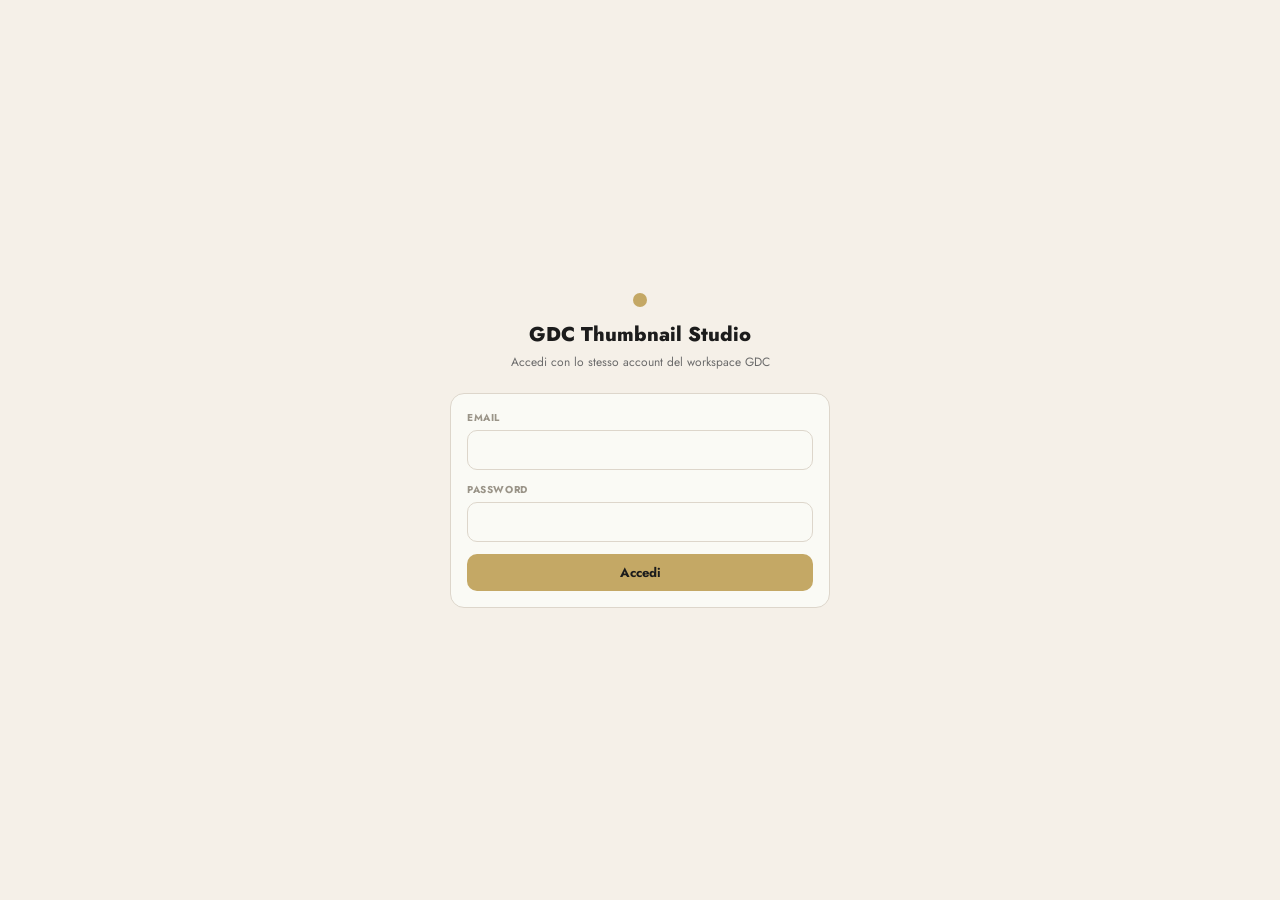
==== index.html @ e4d38c2a "Add GDC Thumbnail Studio: workflow tool for automated YouTube thumbnails Client management (channel," ====
<!DOCTYPE html>
<html lang="it">
<head>
<meta charset="UTF-8">
<meta http-equiv="refresh" content="0; url=clients.html">
<title>GDC Thumbnail Studio</title>
<script>window.location.replace('clients.html');</script>
</head>
<body></body>
</html>
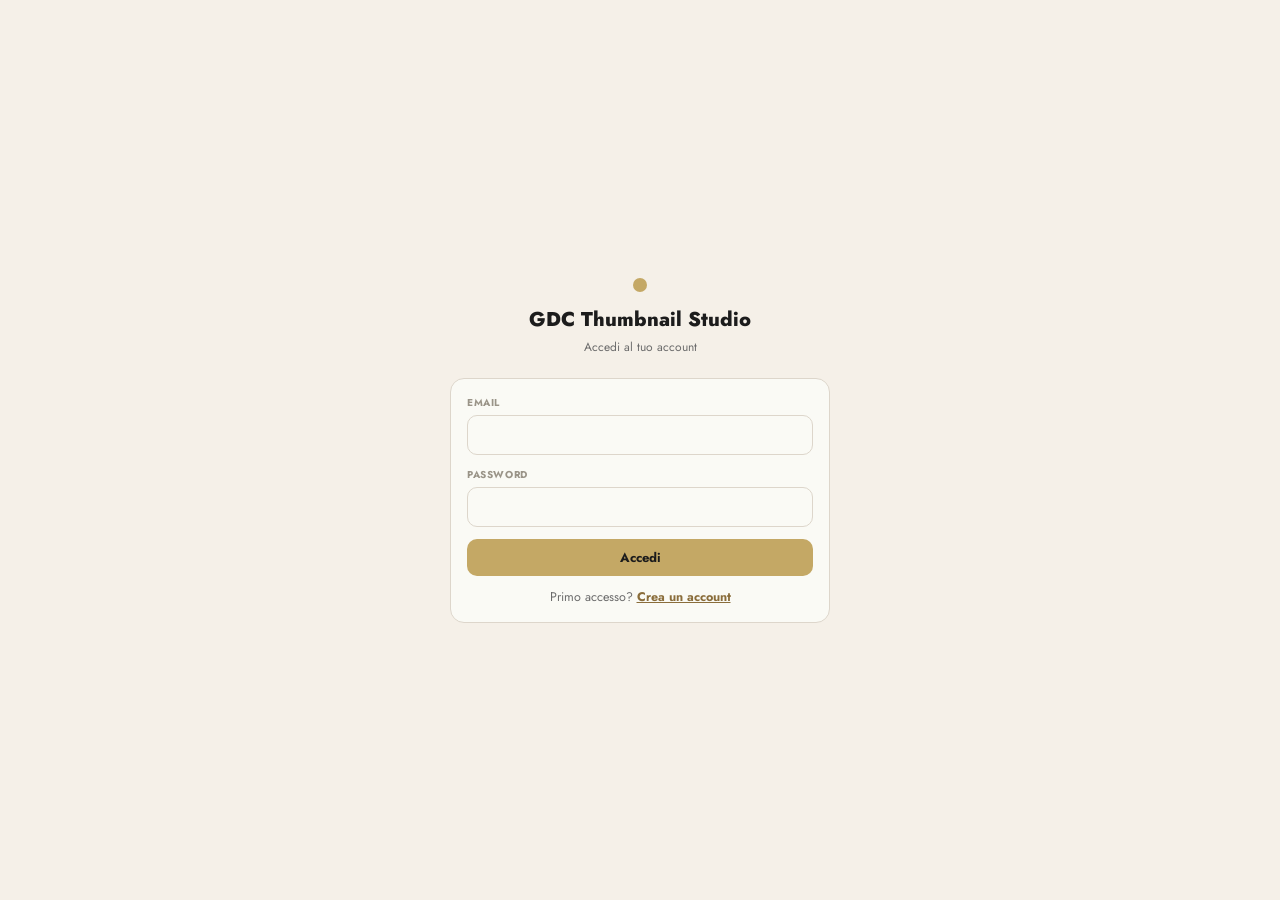
==== commit 0b242dbb: "Rework as a client-facing app: onboarding, vertical stepper, profile+kit, Master panel - New onboard" ====
--- a/index.html
+++ b/index.html
@@ -2,9 +2,9 @@
 <html lang="it">
 <head>
 <meta charset="UTF-8">
-<meta http-equiv="refresh" content="0; url=clients.html">
+<meta http-equiv="refresh" content="0; url=onboarding.html">
 <title>GDC Thumbnail Studio</title>
-<script>window.location.replace('clients.html');</script>
+<script>window.location.replace('onboarding.html');</script>
 </head>
 <body></body>
 </html>
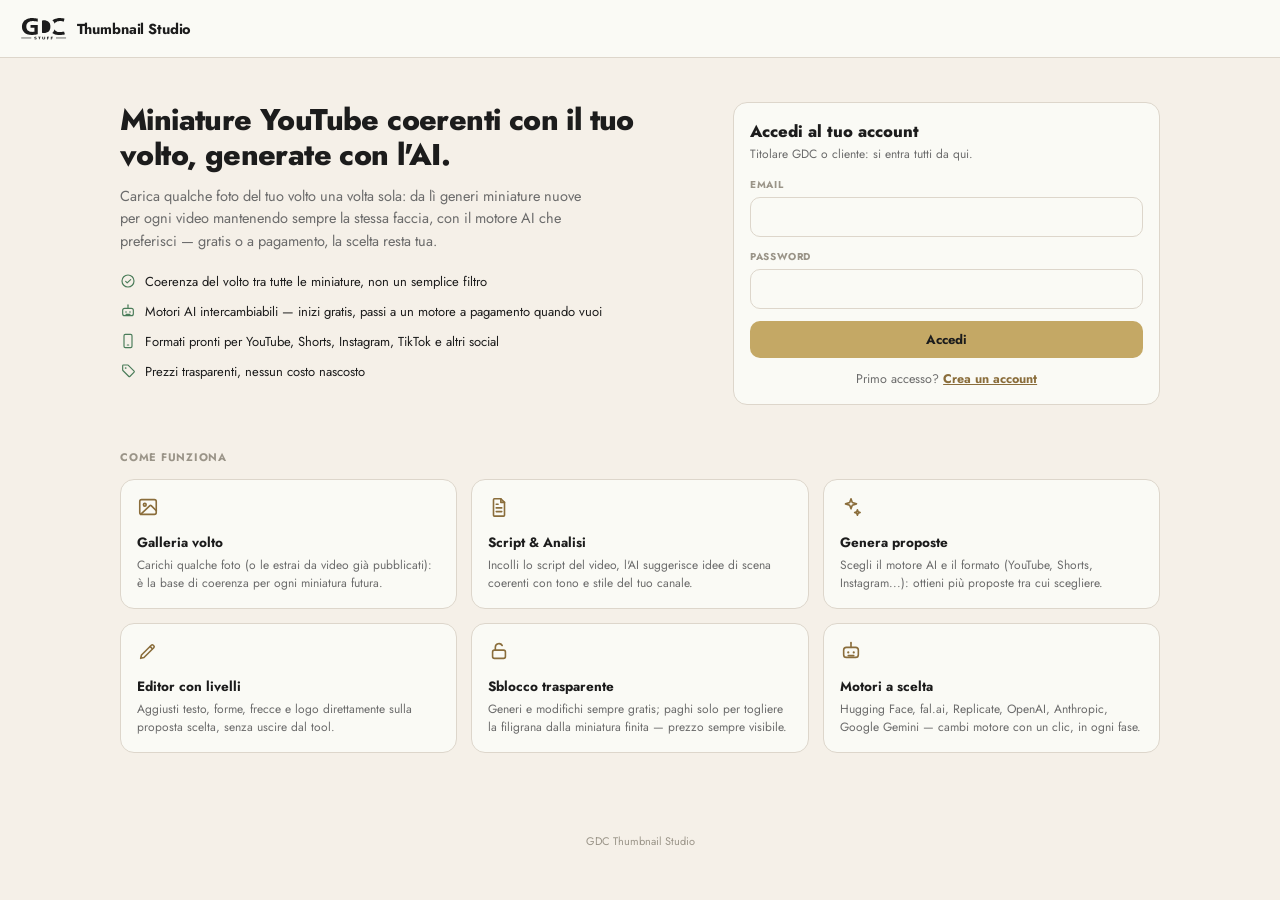
==== commit 2d8ffd90: "Trasforma index.html in landing page pubblica con login/registrazione integrati Prima index.html era" ====
--- a/index.html
+++ b/index.html
@@ -2,9 +2,178 @@
 <html lang="it">
 <head>
 <meta charset="UTF-8">
-<meta http-equiv="refresh" content="0; url=onboarding.html">
+<meta name="viewport" content="width=device-width, initial-scale=1.0">
 <title>GDC Thumbnail Studio</title>
-<script>window.location.replace('onboarding.html');</script>
+<link rel="stylesheet" href="assets/style.css">
+<style>
+  .hero{ max-width:1080px; margin:0 auto; padding:44px 20px 8px; display:grid; grid-template-columns:1.15fr 0.85fr; gap:36px; align-items:start; }
+  @media (max-width:860px){ .hero{ grid-template-columns:1fr; padding-top:28px; } }
+  .hero-title{ font-size:30px; font-weight:800; letter-spacing:-.02em; line-height:1.18; margin-bottom:12px; }
+  .hero-sub{ font-size:14.5px; color:var(--grigio); line-height:1.55; margin-bottom:20px; max-width:480px; }
+  .hero-points{ display:flex; flex-direction:column; gap:11px; }
+  .hero-point{ display:flex; align-items:flex-start; gap:9px; font-size:13px; }
+  .hero-point .icon{ color:var(--maker); flex-shrink:0; margin-top:1px; }
+
+  .auth-card{ position:sticky; top:20px; }
+  .auth-title{ font-size:16.5px; font-weight:800; margin-bottom:2px; }
+  .auth-sub{ font-size:12px; color:var(--grigio); margin-bottom:14px; }
+  .auth-switch{ text-align:center; margin-top:12px; font-size:12.5px; color:var(--grigio); }
+  .auth-switch button{ background:none; border:none; color:var(--sabbia-dk); font-weight:700; cursor:pointer; font-family:'Jost',sans-serif; font-size:inherit; text-decoration:underline; }
+
+  .features{ max-width:1080px; margin:0 auto; padding:36px 20px 60px; }
+  .feature-grid{ display:grid; grid-template-columns:repeat(3,1fr); gap:14px; margin-top:14px; }
+  @media (max-width:760px){ .feature-grid{ grid-template-columns:1fr 1fr; } }
+  @media (max-width:520px){ .feature-grid{ grid-template-columns:1fr; } }
+  .feature-card{ background:var(--bianco); border:1.5px solid var(--border); border-radius:var(--radius); padding:16px; }
+  .feature-card .icon{ width:22px; height:22px; color:var(--sabbia-dk); margin-bottom:10px; }
+  .feature-card b{ display:block; font-size:13.5px; margin-bottom:4px; }
+  .feature-card p{ font-size:12px; color:var(--grigio); line-height:1.5; }
+
+  .landing-footer{ text-align:center; padding:20px; font-size:11px; color:var(--grigio-lt); }
+</style>
 </head>
-<body></body>
+<body>
+
+<div class="topbar">
+  <div class="topbar-left"><div class="brand"><img class="brand-logo" src="assets/logo-gdc.svg" alt="GDC"><span class="brand-word">Thumbnail Studio</span></div></div>
+</div>
+
+<div class="hero">
+  <div>
+    <div class="hero-title">Miniature YouTube coerenti con il tuo volto, generate con l'AI.</div>
+    <p class="hero-sub">Carica qualche foto del tuo volto una volta sola: da lì generi miniature nuove per ogni video mantenendo sempre la stessa faccia, con il motore AI che preferisci — gratis o a pagamento, la scelta resta tua.</p>
+    <div class="hero-points">
+      <div class="hero-point"><svg class="icon" aria-hidden="true"><use href="assets/icons.svg#icon-check-circle"></use></svg> Coerenza del volto tra tutte le miniature, non un semplice filtro</div>
+      <div class="hero-point"><svg class="icon" aria-hidden="true"><use href="assets/icons.svg#icon-bot"></use></svg> Motori AI intercambiabili — inizi gratis, passi a un motore a pagamento quando vuoi</div>
+      <div class="hero-point"><svg class="icon" aria-hidden="true"><use href="assets/icons.svg#icon-smartphone"></use></svg> Formati pronti per YouTube, Shorts, Instagram, TikTok e altri social</div>
+      <div class="hero-point"><svg class="icon" aria-hidden="true"><use href="assets/icons.svg#icon-tag"></use></svg> Prezzi trasparenti, nessun costo nascosto</div>
+    </div>
+  </div>
+
+  <div class="card auth-card">
+    <div class="auth-title" id="modeSub">Accedi al tuo account</div>
+    <div class="auth-sub">Titolare GDC o cliente: si entra tutti da qui.</div>
+    <div id="loginError" class="error-banner hidden mb-8"></div>
+    <div id="loginOk" class="ok-banner hidden mb-8"></div>
+    <form id="authForm">
+      <div class="field">
+        <label class="lbl" for="email">Email</label>
+        <input class="inp" type="email" id="email" required autocomplete="username">
+      </div>
+      <div class="field">
+        <label class="lbl" for="password">Password</label>
+        <input class="inp" type="password" id="password" required autocomplete="current-password" minlength="6">
+      </div>
+      <button class="btn btn-p btn-block" type="submit" id="authBtn">Accedi</button>
+    </form>
+    <div class="auth-switch">
+      <span id="switchPrompt">Primo accesso?</span>
+      <button type="button" id="switchBtn" onclick="toggleMode()">Crea un account</button>
+    </div>
+  </div>
+</div>
+
+<div class="features">
+  <div class="section-lbl">Come funziona</div>
+  <div class="feature-grid">
+    <div class="feature-card">
+      <svg class="icon" aria-hidden="true"><use href="assets/icons.svg#icon-image"></use></svg>
+      <b>Galleria volto</b>
+      <p>Carichi qualche foto (o le estrai da video già pubblicati): è la base di coerenza per ogni miniatura futura.</p>
+    </div>
+    <div class="feature-card">
+      <svg class="icon" aria-hidden="true"><use href="assets/icons.svg#icon-file-text"></use></svg>
+      <b>Script &amp; Analisi</b>
+      <p>Incolli lo script del video, l'AI suggerisce idee di scena coerenti con tono e stile del tuo canale.</p>
+    </div>
+    <div class="feature-card">
+      <svg class="icon" aria-hidden="true"><use href="assets/icons.svg#icon-sparkles"></use></svg>
+      <b>Genera proposte</b>
+      <p>Scegli il motore AI e il formato (YouTube, Shorts, Instagram...): ottieni più proposte tra cui scegliere.</p>
+    </div>
+    <div class="feature-card">
+      <svg class="icon" aria-hidden="true"><use href="assets/icons.svg#icon-pencil"></use></svg>
+      <b>Editor con livelli</b>
+      <p>Aggiusti testo, forme, frecce e logo direttamente sulla proposta scelta, senza uscire dal tool.</p>
+    </div>
+    <div class="feature-card">
+      <svg class="icon" aria-hidden="true"><use href="assets/icons.svg#icon-unlock"></use></svg>
+      <b>Sblocco trasparente</b>
+      <p>Generi e modifichi sempre gratis; paghi solo per togliere la filigrana dalla miniatura finita — prezzo sempre visibile.</p>
+    </div>
+    <div class="feature-card">
+      <svg class="icon" aria-hidden="true"><use href="assets/icons.svg#icon-bot"></use></svg>
+      <b>Motori a scelta</b>
+      <p>Hugging Face, fal.ai, Replicate, OpenAI, Anthropic, Google Gemini — cambi motore con un clic, in ogni fase.</p>
+    </div>
+  </div>
+</div>
+
+<div class="landing-footer">GDC Thumbnail Studio</div>
+
+<script src="assets/app.js"></script>
+<script>
+if (getToken()) window.location.href = 'onboarding.html';
+
+let MODE = 'login'; // 'login' | 'signup'
+
+function toggleMode(){
+  MODE = MODE === 'login' ? 'signup' : 'login';
+  document.getElementById('authBtn').textContent = MODE === 'login' ? 'Accedi' : 'Crea account';
+  document.getElementById('modeSub').textContent = MODE === 'login' ? 'Accedi al tuo account' : 'Crea il tuo account';
+  document.getElementById('switchPrompt').textContent = MODE === 'login' ? 'Primo accesso?' : 'Hai già un account?';
+  document.getElementById('switchBtn').textContent = MODE === 'login' ? 'Crea un account' : 'Accedi';
+  document.getElementById('loginError').classList.add('hidden');
+  document.getElementById('loginOk').classList.add('hidden');
+}
+
+document.getElementById('authForm').addEventListener('submit', async (e) => {
+  e.preventDefault();
+  const btn = document.getElementById('authBtn');
+  const errEl = document.getElementById('loginError');
+  const okEl = document.getElementById('loginOk');
+  errEl.classList.add('hidden'); okEl.classList.add('hidden');
+  btn.disabled = true; btn.textContent = MODE === 'login' ? 'Accesso in corso…' : 'Creazione account…';
+
+  const email = document.getElementById('email').value.trim();
+  const password = document.getElementById('password').value;
+
+  try {
+    if (MODE === 'login') {
+      const res = await fetch(`${SUPA_URL}/auth/v1/token?grant_type=password`, {
+        method: 'POST',
+        headers: { apikey: SUPA_KEY, 'Content-Type': 'application/json' },
+        body: JSON.stringify({ email, password }),
+      });
+      const data = await res.json();
+      if (!res.ok) throw new Error(data.error_description || data.msg || 'Credenziali non valide');
+      setSession(data);
+      window.location.href = 'onboarding.html';
+    } else {
+      const res = await fetch(`${SUPA_URL}/auth/v1/signup`, {
+        method: 'POST',
+        headers: { apikey: SUPA_KEY, 'Content-Type': 'application/json' },
+        body: JSON.stringify({ email, password }),
+      });
+      const data = await res.json();
+      if (!res.ok) throw new Error(data.error_description || data.msg || 'Impossibile creare l\'account');
+      if (data.access_token) {
+        setSession(data);
+        window.location.href = 'onboarding.html';
+      } else {
+        okEl.textContent = 'Account creato — controlla la tua email per confermarla, poi accedi.';
+        okEl.classList.remove('hidden');
+        toggleMode();
+      }
+    }
+  } catch (err) {
+    errEl.textContent = err.message;
+    errEl.classList.remove('hidden');
+  } finally {
+    btn.disabled = false;
+    btn.textContent = MODE === 'login' ? 'Accedi' : 'Crea account';
+  }
+});
+</script>
+</body>
 </html>
--- a/assets/style.css
+++ b/assets/style.css
@@ -0,0 +1,207 @@
+/* GDC Thumbnail Studio — design system condiviso */
+@import url('https://fonts.googleapis.com/css2?family=Jost:wght@400;500;600;700;800&display=swap');
+
+:root{
+  --carta:#F5F0E8; --nero:#1C1C1C; --bianco:#FAFAF5;
+  --maker:#4A7C59; --maker-bg:#C7DFCF; --maker-dk:#3A6145;
+  --sabbia:#C4A865; --sabbia-dk:#8A6D3B; --sabbia-bg:#E9DFC9; --sabbia-txt:#7A5C20;
+  --life:#C2193A; --life-mid:#E9415A; --life-bg:#F5E0E6;
+  --athlete:#2B5F9E; --athlete-bg:#D9E6F3;
+  --grigio:#6B6B6B; --grigio-lt:#9A9488; --border:#ddd6cb;
+  --radius:14px; --radius-sm:10px;
+}
+@media(prefers-color-scheme:dark){
+  :root{ --carta:#1A1A1A; --bianco:#242424; --nero:#F0EBE1; --border:#3A3A3A; --grigio:#9A9A9A; --grigio-lt:#7A7A7A; }
+}
+*{ box-sizing:border-box; margin:0; padding:0; -webkit-tap-highlight-color:transparent; }
+html,body{ height:100%; }
+body{
+  font-family:'Jost',sans-serif; background:var(--carta); color:var(--nero);
+  min-height:100vh; font-size:14px;
+}
+input,textarea,button,select{ font-family:inherit; font-size:inherit; color:inherit; }
+a{ color:inherit; }
+img{ max-width:100%; display:block; }
+
+/* ── LAYOUT ── */
+.topbar{
+  display:flex; align-items:center; justify-content:space-between;
+  padding:0 20px; height:58px; background:var(--bianco);
+  border-bottom:1.5px solid var(--border); position:sticky; top:0; z-index:100; gap:12px;
+}
+.topbar-left{ display:flex; align-items:center; gap:12px; min-width:0; }
+.brand{ display:flex; align-items:center; gap:9px; font-weight:700; font-size:14.5px; letter-spacing:-.01em; white-space:nowrap; }
+.brand-dot{ width:10px; height:10px; border-radius:50%; background:var(--sabbia); flex-shrink:0; }
+/* Placeholder monogramma, usato solo dove il logo reale non è ancora stato agganciato. */
+.brand-mark{ width:28px; height:28px; border-radius:8px; background:var(--nero); color:var(--carta); display:flex; align-items:center; justify-content:center; font-weight:800; font-size:13px; letter-spacing:0; flex-shrink:0; }
+.brand-word b{ font-weight:800; }
+.brand-avatar{ width:28px; height:28px; border-radius:8px; object-fit:cover; flex-shrink:0; }
+/* Logo GDC reale (assets/logo-gdc.svg) — colore fisso nel file, coerente in chiaro/scuro. */
+.brand-logo{ height:24px; width:auto; flex-shrink:0; display:block; }
+
+/* ── ICONE (sprite SVG, sostituiscono le emoji) ── */
+.icon{ width:16px; height:16px; flex-shrink:0; stroke:currentColor; fill:none; }
+.icon-sm{ width:13px; height:13px; }
+.icon-lg{ width:20px; height:20px; }
+.icon-xl{ width:30px; height:30px; }
+.btn .icon{ margin-right:1px; }
+
+/* Pallino di stato gratis/pagamento (motori AI) */
+.cost-dot{ width:8px; height:8px; border-radius:50%; display:inline-block; flex-shrink:0; }
+.cost-dot.free{ background:var(--maker); }
+.cost-dot.paid{ background:var(--sabbia-dk); }
+.topbar-right{ display:flex; align-items:center; gap:8px; flex-shrink:0; }
+.container{ max-width:1180px; margin:0 auto; padding:20px; }
+.container-sm{ max-width:520px; margin:0 auto; padding:20px; }
+
+/* ── BUTTONS ── */
+.btn{ padding:9px 16px; border-radius:10px; border:none; font-weight:700; font-size:13px; cursor:pointer; transition:background .15s,transform .1s,border-color .15s; font-family:'Jost',sans-serif; display:inline-flex; align-items:center; gap:6px; white-space:nowrap; }
+.btn:active{ transform:scale(.98); }
+.btn:disabled{ opacity:.5; cursor:not-allowed; }
+.btn-p{ background:var(--sabbia); color:var(--nero); }
+.btn-p:hover:not(:disabled){ background:#B89855; }
+.btn-g{ background:var(--maker); color:#fff; }
+.btn-g:hover:not(:disabled){ background:var(--maker-dk); }
+.btn-o{ background:var(--life); color:#fff; }
+.btn-o:hover:not(:disabled){ background:#a3122f; }
+.btn-s{ background:var(--carta); color:var(--nero); border:1.5px solid var(--border); }
+.btn-s:hover:not(:disabled){ background:var(--border); }
+.btn-gh{ background:transparent; color:var(--grigio); border:1.5px solid var(--border); }
+.btn-gh:hover:not(:disabled){ background:var(--bianco); border-color:var(--grigio); }
+.btn-sm{ padding:6px 11px; font-size:12px; }
+.btn-icon{ width:34px; height:34px; padding:0; border-radius:9px; display:inline-flex; align-items:center; justify-content:center; }
+.btn-block{ width:100%; justify-content:center; }
+
+/* ── FORMS ── */
+.field{ display:flex; flex-direction:column; gap:5px; margin-bottom:12px; }
+.lbl{ font-size:10px; font-weight:700; color:var(--grigio-lt); letter-spacing:.06em; text-transform:uppercase; }
+.inp,.select,.textarea{
+  width:100%; padding:9px 12px; border-radius:var(--radius-sm); border:1.5px solid var(--border);
+  background:var(--bianco); color:var(--nero); outline:none; transition:border-color .15s; font-family:'Jost',sans-serif;
+}
+.inp:focus,.select:focus,.textarea:focus{ border-color:var(--sabbia); }
+.textarea{ resize:vertical; min-height:110px; line-height:1.5; }
+.hint{ font-size:11px; color:var(--grigio); }
+
+/* Preset formato/piattaforma (Genera) — pulsanti con etichetta testuale, mai
+   loghi social reali (rischio marchio), solo icone outline generiche. */
+.format-presets{ display:flex; flex-wrap:wrap; gap:8px; }
+.format-preset{
+  display:flex; flex-direction:column; align-items:center; gap:3px; text-align:center;
+  min-width:96px; padding:10px 12px; border-radius:var(--radius-sm); border:1.5px solid var(--border);
+  background:var(--bianco); color:var(--grigio); cursor:pointer; transition:border-color .15s,color .15s;
+}
+.format-preset:hover{ border-color:var(--sabbia); }
+.format-preset.active{ border-color:var(--nero); color:var(--nero); background:var(--carta); }
+.format-preset span{ font-size:11.5px; font-weight:700; line-height:1.2; }
+.format-preset small{ font-size:10px; color:var(--grigio-lt); }
+.format-preset.active small{ color:var(--grigio); }
+.error-banner{ background:var(--life-bg); color:var(--life); border:1.5px solid var(--life); border-radius:var(--radius-sm); padding:10px 13px; font-size:12.5px; font-weight:600; }
+.info-banner{ background:var(--athlete-bg); color:var(--athlete); border:1.5px solid var(--athlete); border-radius:var(--radius-sm); padding:10px 13px; font-size:12.5px; font-weight:600; }
+.ok-banner{ background:var(--maker-bg); color:var(--maker-dk); border:1.5px solid var(--maker); border-radius:var(--radius-sm); padding:10px 13px; font-size:12.5px; font-weight:600; }
+
+/* ── CARDS ── */
+.card{ background:var(--bianco); border:1.5px solid var(--border); border-radius:var(--radius); padding:16px; }
+.card + .card{ margin-top:10px; }
+.ttl{ font-size:19px; font-weight:800; letter-spacing:-.02em; margin-bottom:14px; }
+.section-lbl{ font-size:11px; font-weight:700; color:var(--grigio-lt); text-transform:uppercase; letter-spacing:.07em; margin-bottom:8px; }
+
+/* ── TAGS / BADGES ── */
+.tag{ font-size:10px; font-weight:700; letter-spacing:.03em; padding:3px 9px; border-radius:999px; border:1.5px solid; display:inline-flex; align-items:center; gap:4px; white-space:nowrap; }
+.tag-sabbia{ background:var(--sabbia-bg); color:var(--sabbia-txt); border-color:var(--sabbia); }
+.tag-maker{ background:var(--maker-bg); color:var(--maker-dk); border-color:var(--maker); }
+.tag-life{ background:var(--life-bg); color:var(--life); border-color:var(--life); }
+.tag-athlete{ background:var(--athlete-bg); color:var(--athlete); border-color:var(--athlete); }
+.tag-grigio{ background:var(--border); color:var(--grigio); border-color:var(--grigio-lt); }
+
+/* ── TABS ── */
+.tabs{ display:flex; gap:4px; overflow-x:auto; padding-bottom:2px; scrollbar-width:none; }
+.tabs::-webkit-scrollbar{ display:none; }
+.tab-btn{ flex-shrink:0; padding:9px 15px; border-radius:10px 10px 0 0; border:none; background:transparent; color:var(--grigio); font-weight:700; font-size:12.5px; cursor:pointer; font-family:'Jost',sans-serif; border-bottom:2.5px solid transparent; transition:all .15s; }
+.tab-btn:hover{ color:var(--nero); }
+.tab-btn.on{ color:var(--nero); border-bottom-color:var(--sabbia); background:var(--bianco); }
+.tab-panel{ display:none; }
+.tab-panel.on{ display:block; }
+
+/* ── GRIDS ── */
+.grid{ display:grid; gap:12px; }
+.grid-2{ grid-template-columns:1fr 1fr; }
+.grid-3{ grid-template-columns:repeat(3,1fr); }
+.grid-4{ grid-template-columns:repeat(4,1fr); }
+.gallery-grid{ display:grid; grid-template-columns:repeat(auto-fill,minmax(150px,1fr)); gap:10px; }
+@media(max-width:720px){ .grid-2,.grid-3,.grid-4{ grid-template-columns:1fr 1fr; } }
+
+/* ── CLIENT LIST ── */
+.client-card{ background:var(--bianco); border:1.5px solid var(--border); border-radius:var(--radius); padding:14px 16px; display:flex; align-items:center; gap:12px; text-decoration:none; color:var(--nero); transition:border-color .15s,transform .1s; cursor:pointer; }
+.client-card:hover{ border-color:var(--sabbia); transform:translateY(-1px); }
+.client-avatar{ width:44px; height:44px; border-radius:12px; background:var(--sabbia-bg); display:flex; align-items:center; justify-content:center; font-weight:800; font-size:16px; color:var(--sabbia-dk); flex-shrink:0; overflow:hidden; }
+.client-avatar img{ width:100%; height:100%; object-fit:cover; }
+.client-info{ flex:1; min-width:0; display:flex; flex-direction:column; gap:4px; }
+.client-name{ font-weight:800; font-size:14.5px; white-space:nowrap; overflow:hidden; text-overflow:ellipsis; }
+.client-meta{ display:flex; gap:6px; flex-wrap:wrap; }
+.client-stats{ display:flex; gap:14px; flex-shrink:0; }
+.mini-stat{ display:flex; flex-direction:column; align-items:center; gap:1px; }
+.mini-stat b{ font-size:15px; }
+.mini-stat span{ font-size:9px; color:var(--grigio); text-transform:uppercase; letter-spacing:.04em; }
+.arrow{ color:var(--border); font-size:1.1rem; }
+
+/* ── GALLERY IMAGE CARD ── */
+.img-card{ position:relative; border-radius:var(--radius-sm); overflow:hidden; border:1.5px solid var(--border); background:var(--bianco); aspect-ratio:16/9; }
+.img-card img{ width:100%; height:100%; object-fit:cover; }
+.img-card .img-badge{ position:absolute; top:6px; left:6px; }
+.img-card .img-actions{ position:absolute; bottom:0; left:0; right:0; display:flex; gap:4px; padding:6px; background:linear-gradient(transparent,rgba(0,0,0,.55)); opacity:0; transition:opacity .15s; }
+.img-card:hover .img-actions{ opacity:1; }
+.img-card .img-actions .btn{ flex:1; padding:5px; font-size:11px; }
+
+/* ── DROPZONE ── */
+.dropzone{ border:2px dashed var(--border); border-radius:var(--radius); padding:26px; text-align:center; color:var(--grigio); cursor:pointer; transition:border-color .15s,background .15s; }
+.dropzone:hover,.dropzone.drag{ border-color:var(--sabbia); background:var(--sabbia-bg); }
+.dropzone input{ display:none; }
+
+/* ── MODAL / SHEET ── */
+.overlay{ position:fixed; inset:0; background:rgba(28,28,28,.45); z-index:200; opacity:0; pointer-events:none; transition:opacity .18s; display:flex; align-items:center; justify-content:center; padding:16px; }
+.overlay.open{ opacity:1; pointer-events:auto; }
+.sheet{ width:100%; max-width:520px; max-height:88vh; overflow-y:auto; background:var(--bianco); border-radius:18px; padding:20px; transform:translateY(14px); transition:transform .18s; }
+.overlay.open .sheet{ transform:translateY(0); }
+.sheet-header{ display:flex; align-items:center; justify-content:space-between; margin-bottom:14px; }
+.sheet-title{ font-size:16px; font-weight:800; }
+.sheet-close{ width:28px; height:28px; border-radius:50%; border:none; background:var(--carta); color:var(--grigio); cursor:pointer; font-size:14px; }
+
+/* ── EMPTY STATE ── */
+.empty{ text-align:center; padding:40px 20px; color:var(--grigio); }
+.empty-icon{ margin-bottom:8px; opacity:.4; display:flex; justify-content:center; }
+.empty-icon .icon{ width:34px; height:34px; }
+
+/* ── LOADER ── */
+.loader{ text-align:center; padding:30px; color:var(--grigio-lt); font-size:12.5px; }
+
+/* ── FAB ── */
+.fab{ position:fixed; bottom:22px; right:20px; width:52px; height:52px; border-radius:50%; background:var(--sabbia); border:none; display:flex; align-items:center; justify-content:center; font-size:1.4rem; cursor:pointer; box-shadow:0 4px 16px rgba(196,168,101,.4); transition:transform .15s; z-index:60; }
+.fab:hover{ transform:scale(1.07); }
+
+/* ── COLOR SWATCH ── */
+.swatch{ width:22px; height:22px; border-radius:6px; border:1.5px solid var(--border); flex-shrink:0; }
+.swatch-row{ display:flex; gap:6px; flex-wrap:wrap; }
+
+/* ── EDITOR ── */
+.editor-layout{ display:grid; grid-template-columns:1fr 260px; gap:14px; align-items:start; }
+@media(max-width:860px){ .editor-layout{ grid-template-columns:1fr; } }
+.editor-canvas-wrap{ background:#111; border-radius:var(--radius); padding:10px; display:flex; align-items:center; justify-content:center; overflow:auto; }
+#editorCanvas{ background:#000; max-width:100%; border-radius:6px; cursor:default; }
+.layer-row{ display:flex; align-items:center; gap:6px; padding:6px 8px; border-radius:8px; border:1.5px solid var(--border); background:var(--carta); margin-bottom:5px; font-size:11.5px; cursor:pointer; }
+.layer-row.on{ border-color:var(--sabbia); background:var(--sabbia-bg); }
+
+/* ── UTIL ── */
+.flex{ display:flex; } .items-center{ align-items:center; } .justify-between{ justify-content:space-between; }
+.gap-6{ gap:6px; } .gap-8{ gap:8px; } .gap-10{ gap:10px; } .gap-12{ gap:12px; }
+.mt-8{ margin-top:8px; } .mt-12{ margin-top:12px; } .mt-16{ margin-top:16px; }
+.mb-2{ margin-bottom:2px; } .mb-8{ margin-bottom:8px; } .mb-12{ margin-bottom:12px; }
+.text-grigio{ color:var(--grigio); } .text-sm{ font-size:12px; } .text-xs{ font-size:10.5px; }
+.wrap{ flex-wrap:wrap; }
+.pointer{ cursor:pointer; }
+.hidden{ display:none !important; }
+.toast-wrap{ position:fixed; top:16px; left:50%; transform:translateX(-50%); z-index:999; display:flex; flex-direction:column; gap:8px; align-items:center; }
+.toast{ background:var(--nero); color:var(--carta); padding:9px 16px; border-radius:999px; font-size:12.5px; font-weight:600; box-shadow:0 4px 14px rgba(0,0,0,.25); animation:toastIn .18s ease; }
+.toast.err{ background:var(--life); color:#fff; }
+.toast.ok{ background:var(--maker); color:#fff; }
+@keyframes toastIn{ from{ opacity:0; transform:translateY(-6px);} to{ opacity:1; transform:translateY(0);} }
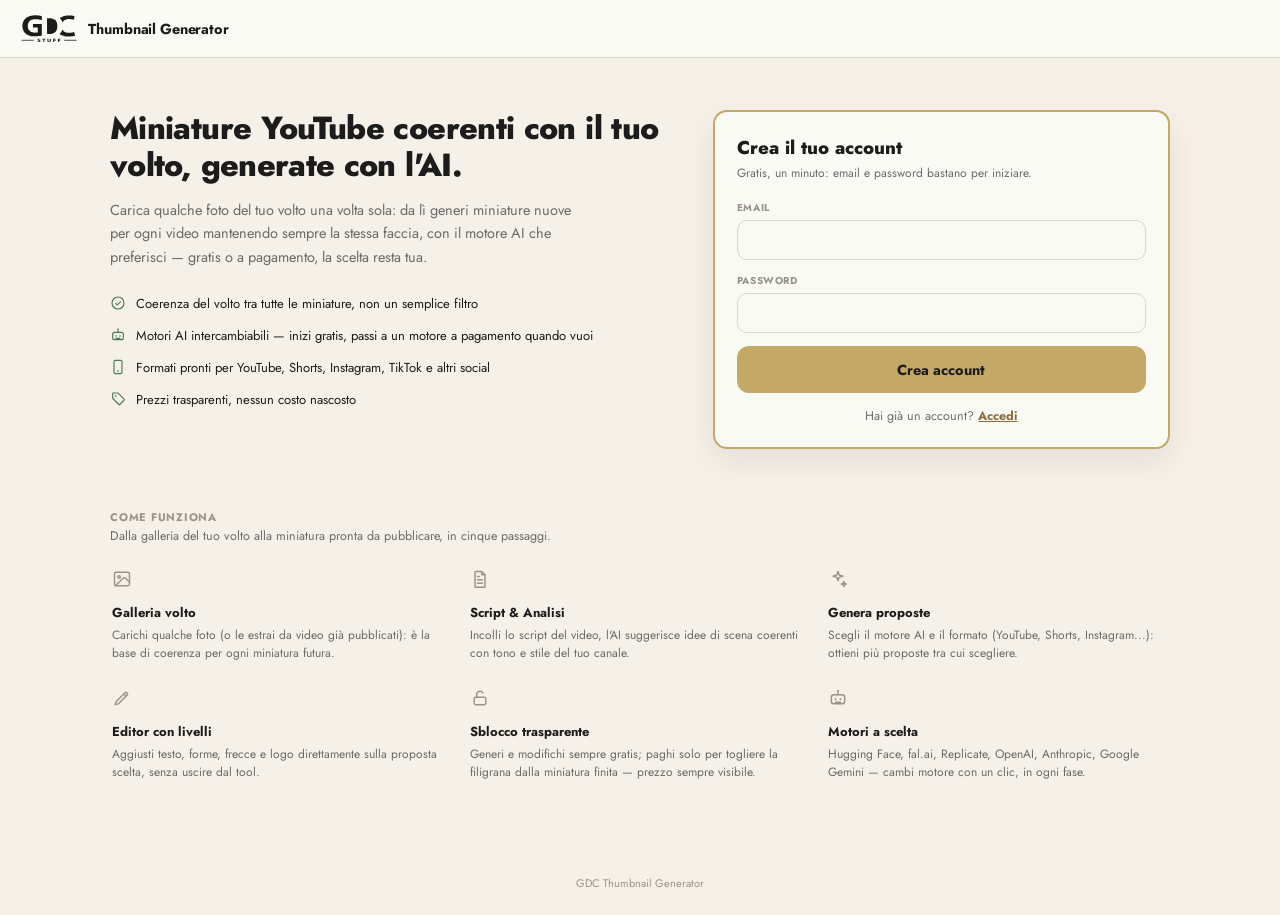
==== commit b8ff3263: "Rinomina in "Thumbnail Generator", logo più grande, CTA di iscrizione dominante Feedback sulla landi" ====
--- a/index.html
+++ b/index.html
@@ -3,39 +3,44 @@
 <head>
 <meta charset="UTF-8">
 <meta name="viewport" content="width=device-width, initial-scale=1.0">
-<title>GDC Thumbnail Studio</title>
+<title>GDC Thumbnail Generator</title>
 <link rel="stylesheet" href="assets/style.css">
 <style>
-  .hero{ max-width:1080px; margin:0 auto; padding:44px 20px 8px; display:grid; grid-template-columns:1.15fr 0.85fr; gap:36px; align-items:start; }
-  @media (max-width:860px){ .hero{ grid-template-columns:1fr; padding-top:28px; } }
-  .hero-title{ font-size:30px; font-weight:800; letter-spacing:-.02em; line-height:1.18; margin-bottom:12px; }
-  .hero-sub{ font-size:14.5px; color:var(--grigio); line-height:1.55; margin-bottom:20px; max-width:480px; }
-  .hero-points{ display:flex; flex-direction:column; gap:11px; }
-  .hero-point{ display:flex; align-items:flex-start; gap:9px; font-size:13px; }
+  .hero{ max-width:1100px; margin:0 auto; padding:52px 20px 12px; display:grid; grid-template-columns:1.1fr 0.9fr; gap:44px; align-items:start; }
+  @media (max-width:860px){ .hero{ grid-template-columns:1fr; padding-top:32px; gap:28px; } }
+  .hero-title{ font-size:32px; font-weight:800; letter-spacing:-.02em; line-height:1.16; margin-bottom:14px; }
+  .hero-sub{ font-size:14.5px; color:var(--grigio); line-height:1.6; margin-bottom:26px; max-width:480px; }
+  .hero-points{ display:flex; flex-direction:column; gap:13px; }
+  .hero-point{ display:flex; align-items:flex-start; gap:10px; font-size:13px; }
   .hero-point .icon{ color:var(--maker); flex-shrink:0; margin-top:1px; }
 
-  .auth-card{ position:sticky; top:20px; }
-  .auth-title{ font-size:16.5px; font-weight:800; margin-bottom:2px; }
-  .auth-sub{ font-size:12px; color:var(--grigio); margin-bottom:14px; }
-  .auth-switch{ text-align:center; margin-top:12px; font-size:12.5px; color:var(--grigio); }
+  /* Card di accesso: è l'azione principale della pagina — bordo e ombra la
+     fanno risaltare rispetto al resto, invece del semplice .card piatto. */
+  .auth-card{ position:sticky; top:20px; padding:22px; border:2px solid var(--sabbia); box-shadow:0 12px 32px rgba(28,28,28,.08); }
+  .auth-title{ font-size:18.5px; font-weight:800; margin-bottom:3px; }
+  .auth-sub{ font-size:12px; color:var(--grigio); margin-bottom:18px; }
+  .auth-card .field{ margin-bottom:13px; }
+  .auth-switch{ text-align:center; margin-top:14px; font-size:12.5px; color:var(--grigio); }
   .auth-switch button{ background:none; border:none; color:var(--sabbia-dk); font-weight:700; cursor:pointer; font-family:'Jost',sans-serif; font-size:inherit; text-decoration:underline; }
 
-  .features{ max-width:1080px; margin:0 auto; padding:36px 20px 60px; }
-  .feature-grid{ display:grid; grid-template-columns:repeat(3,1fr); gap:14px; margin-top:14px; }
+  .features{ max-width:1100px; margin:0 auto; padding:48px 20px 64px; }
+  .features .section-lbl{ margin-bottom:2px; }
+  .features-sub{ font-size:12.5px; color:var(--grigio); margin-bottom:18px; }
+  .feature-grid{ display:grid; grid-template-columns:repeat(3,1fr); gap:14px; }
   @media (max-width:760px){ .feature-grid{ grid-template-columns:1fr 1fr; } }
   @media (max-width:520px){ .feature-grid{ grid-template-columns:1fr; } }
-  .feature-card{ background:var(--bianco); border:1.5px solid var(--border); border-radius:var(--radius); padding:16px; }
-  .feature-card .icon{ width:22px; height:22px; color:var(--sabbia-dk); margin-bottom:10px; }
-  .feature-card b{ display:block; font-size:13.5px; margin-bottom:4px; }
+  .feature-card{ background:transparent; border:none; padding:6px 2px; }
+  .feature-card .icon{ width:20px; height:20px; color:var(--grigio-lt); margin-bottom:9px; }
+  .feature-card b{ display:block; font-size:13px; margin-bottom:4px; }
   .feature-card p{ font-size:12px; color:var(--grigio); line-height:1.5; }
 
-  .landing-footer{ text-align:center; padding:20px; font-size:11px; color:var(--grigio-lt); }
+  .landing-footer{ text-align:center; padding:24px 20px; font-size:11px; color:var(--grigio-lt); }
 </style>
 </head>
 <body>
 
 <div class="topbar">
-  <div class="topbar-left"><div class="brand"><img class="brand-logo" src="assets/logo-gdc.svg" alt="GDC"><span class="brand-word">Thumbnail Studio</span></div></div>
+  <div class="topbar-left"><div class="brand"><img class="brand-logo" src="assets/logo-gdc.svg" alt="GDC"><span class="brand-word">Thumbnail Generator</span></div></div>
 </div>
 
 <div class="hero">
@@ -51,8 +56,8 @@
   </div>
 
   <div class="card auth-card">
-    <div class="auth-title" id="modeSub">Accedi al tuo account</div>
-    <div class="auth-sub">Titolare GDC o cliente: si entra tutti da qui.</div>
+    <div class="auth-title" id="modeSub">Crea il tuo account</div>
+    <div class="auth-sub" id="modeSubText">Gratis, un minuto: email e password bastano per iniziare.</div>
     <div id="loginError" class="error-banner hidden mb-8"></div>
     <div id="loginOk" class="ok-banner hidden mb-8"></div>
     <form id="authForm">
@@ -64,17 +69,18 @@
         <label class="lbl" for="password">Password</label>
         <input class="inp" type="password" id="password" required autocomplete="current-password" minlength="6">
       </div>
-      <button class="btn btn-p btn-block" type="submit" id="authBtn">Accedi</button>
+      <button class="btn btn-p btn-lg btn-block" type="submit" id="authBtn">Crea account</button>
     </form>
     <div class="auth-switch">
-      <span id="switchPrompt">Primo accesso?</span>
-      <button type="button" id="switchBtn" onclick="toggleMode()">Crea un account</button>
+      <span id="switchPrompt">Hai già un account?</span>
+      <button type="button" id="switchBtn" onclick="toggleMode()">Accedi</button>
     </div>
   </div>
 </div>
 
 <div class="features">
   <div class="section-lbl">Come funziona</div>
+  <p class="features-sub">Dalla galleria del tuo volto alla miniatura pronta da pubblicare, in cinque passaggi.</p>
   <div class="feature-grid">
     <div class="feature-card">
       <svg class="icon" aria-hidden="true"><use href="assets/icons.svg#icon-image"></use></svg>
@@ -109,20 +115,21 @@
   </div>
 </div>
 
-<div class="landing-footer">GDC Thumbnail Studio</div>
+<div class="landing-footer">GDC Thumbnail Generator</div>
 
 <script src="assets/app.js"></script>
 <script>
 if (getToken()) window.location.href = 'onboarding.html';
 
-let MODE = 'login'; // 'login' | 'signup'
+let MODE = 'signup'; // 'login' | 'signup' — la maggior parte dei visitatori è al primo accesso
 
 function toggleMode(){
-  MODE = MODE === 'login' ? 'signup' : 'login';
-  document.getElementById('authBtn').textContent = MODE === 'login' ? 'Accedi' : 'Crea account';
-  document.getElementById('modeSub').textContent = MODE === 'login' ? 'Accedi al tuo account' : 'Crea il tuo account';
-  document.getElementById('switchPrompt').textContent = MODE === 'login' ? 'Primo accesso?' : 'Hai già un account?';
-  document.getElementById('switchBtn').textContent = MODE === 'login' ? 'Crea un account' : 'Accedi';
+  MODE = MODE === 'signup' ? 'login' : 'signup';
+  document.getElementById('authBtn').textContent = MODE === 'signup' ? 'Crea account' : 'Accedi';
+  document.getElementById('modeSub').textContent = MODE === 'signup' ? 'Crea il tuo account' : 'Accedi al tuo account';
+  document.getElementById('modeSubText').textContent = MODE === 'signup' ? 'Gratis, un minuto: email e password bastano per iniziare.' : 'Titolare GDC o cliente: accedi con le tue credenziali.';
+  document.getElementById('switchPrompt').textContent = MODE === 'signup' ? 'Hai già un account?' : 'Primo accesso?';
+  document.getElementById('switchBtn').textContent = MODE === 'signup' ? 'Accedi' : 'Crea un account';
   document.getElementById('loginError').classList.add('hidden');
   document.getElementById('loginOk').classList.add('hidden');
 }
--- a/assets/style.css
+++ b/assets/style.css
@@ -37,7 +37,7 @@
 .brand-word b{ font-weight:800; }
 .brand-avatar{ width:28px; height:28px; border-radius:8px; object-fit:cover; flex-shrink:0; }
 /* Logo GDC reale (assets/logo-gdc.svg) — colore fisso nel file, coerente in chiaro/scuro. */
-.brand-logo{ height:24px; width:auto; flex-shrink:0; display:block; }
+.brand-logo{ height:30px; width:auto; flex-shrink:0; display:block; }
 
 /* ── ICONE (sprite SVG, sostituiscono le emoji) ── */
 .icon{ width:16px; height:16px; flex-shrink:0; stroke:currentColor; fill:none; }
@@ -69,6 +69,7 @@
 .btn-gh{ background:transparent; color:var(--grigio); border:1.5px solid var(--border); }
 .btn-gh:hover:not(:disabled){ background:var(--bianco); border-color:var(--grigio); }
 .btn-sm{ padding:6px 11px; font-size:12px; }
+.btn-lg{ padding:13px 20px; font-size:14.5px; border-radius:12px; }
 .btn-icon{ width:34px; height:34px; padding:0; border-radius:9px; display:inline-flex; align-items:center; justify-content:center; }
 .btn-block{ width:100%; justify-content:center; }
 
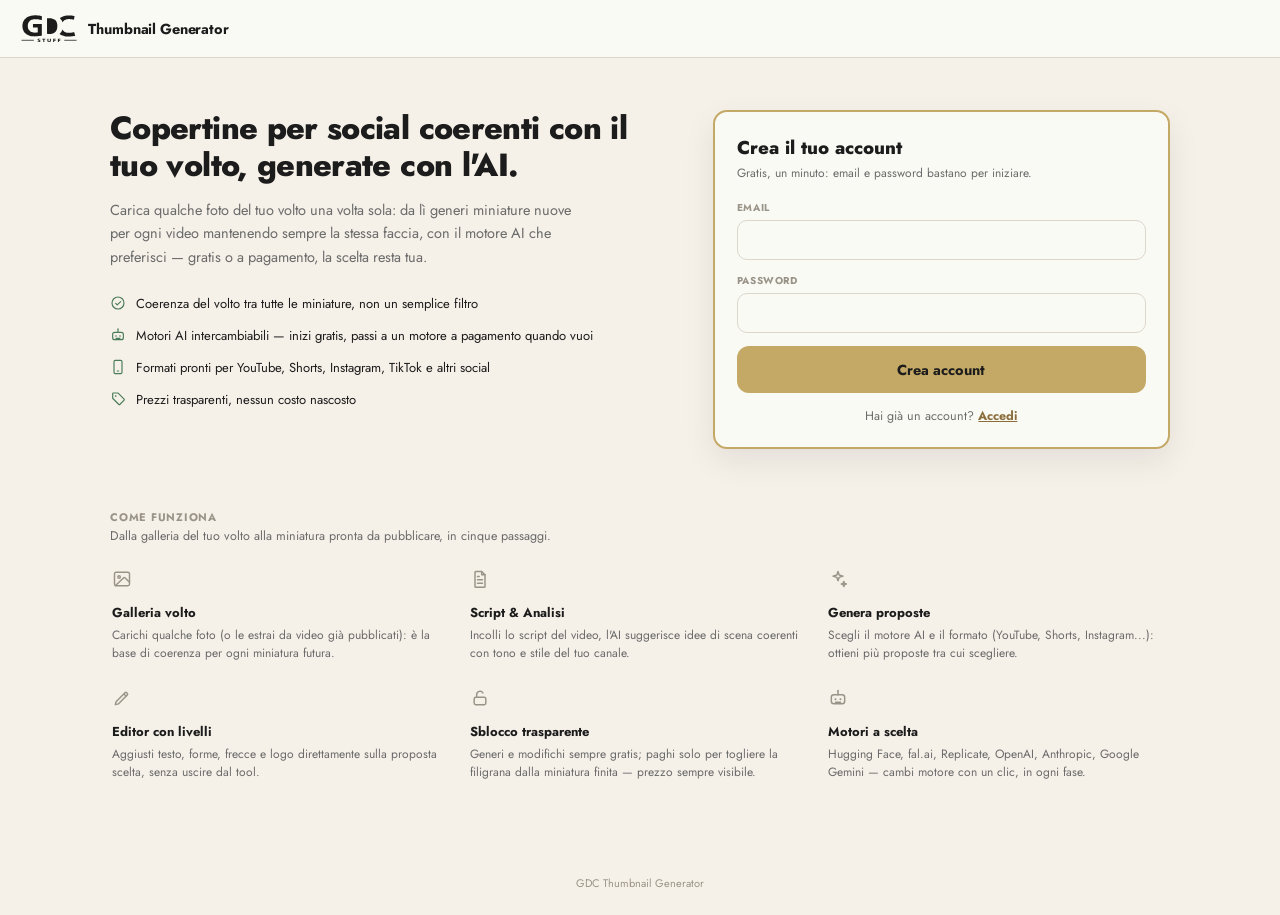
==== commit d12965f6: "Titolo landing: "copertine per social" invece di "miniature YouTube" Il tool ora supporta i preset p" ====
--- a/index.html
+++ b/index.html
@@ -45,7 +45,7 @@
 
 <div class="hero">
   <div>
-    <div class="hero-title">Miniature YouTube coerenti con il tuo volto, generate con l'AI.</div>
+    <div class="hero-title">Copertine per social coerenti con il tuo volto, generate con l'AI.</div>
     <p class="hero-sub">Carica qualche foto del tuo volto una volta sola: da lì generi miniature nuove per ogni video mantenendo sempre la stessa faccia, con il motore AI che preferisci — gratis o a pagamento, la scelta resta tua.</p>
     <div class="hero-points">
       <div class="hero-point"><svg class="icon" aria-hidden="true"><use href="assets/icons.svg#icon-check-circle"></use></svg> Coerenza del volto tra tutte le miniature, non un semplice filtro</div>
